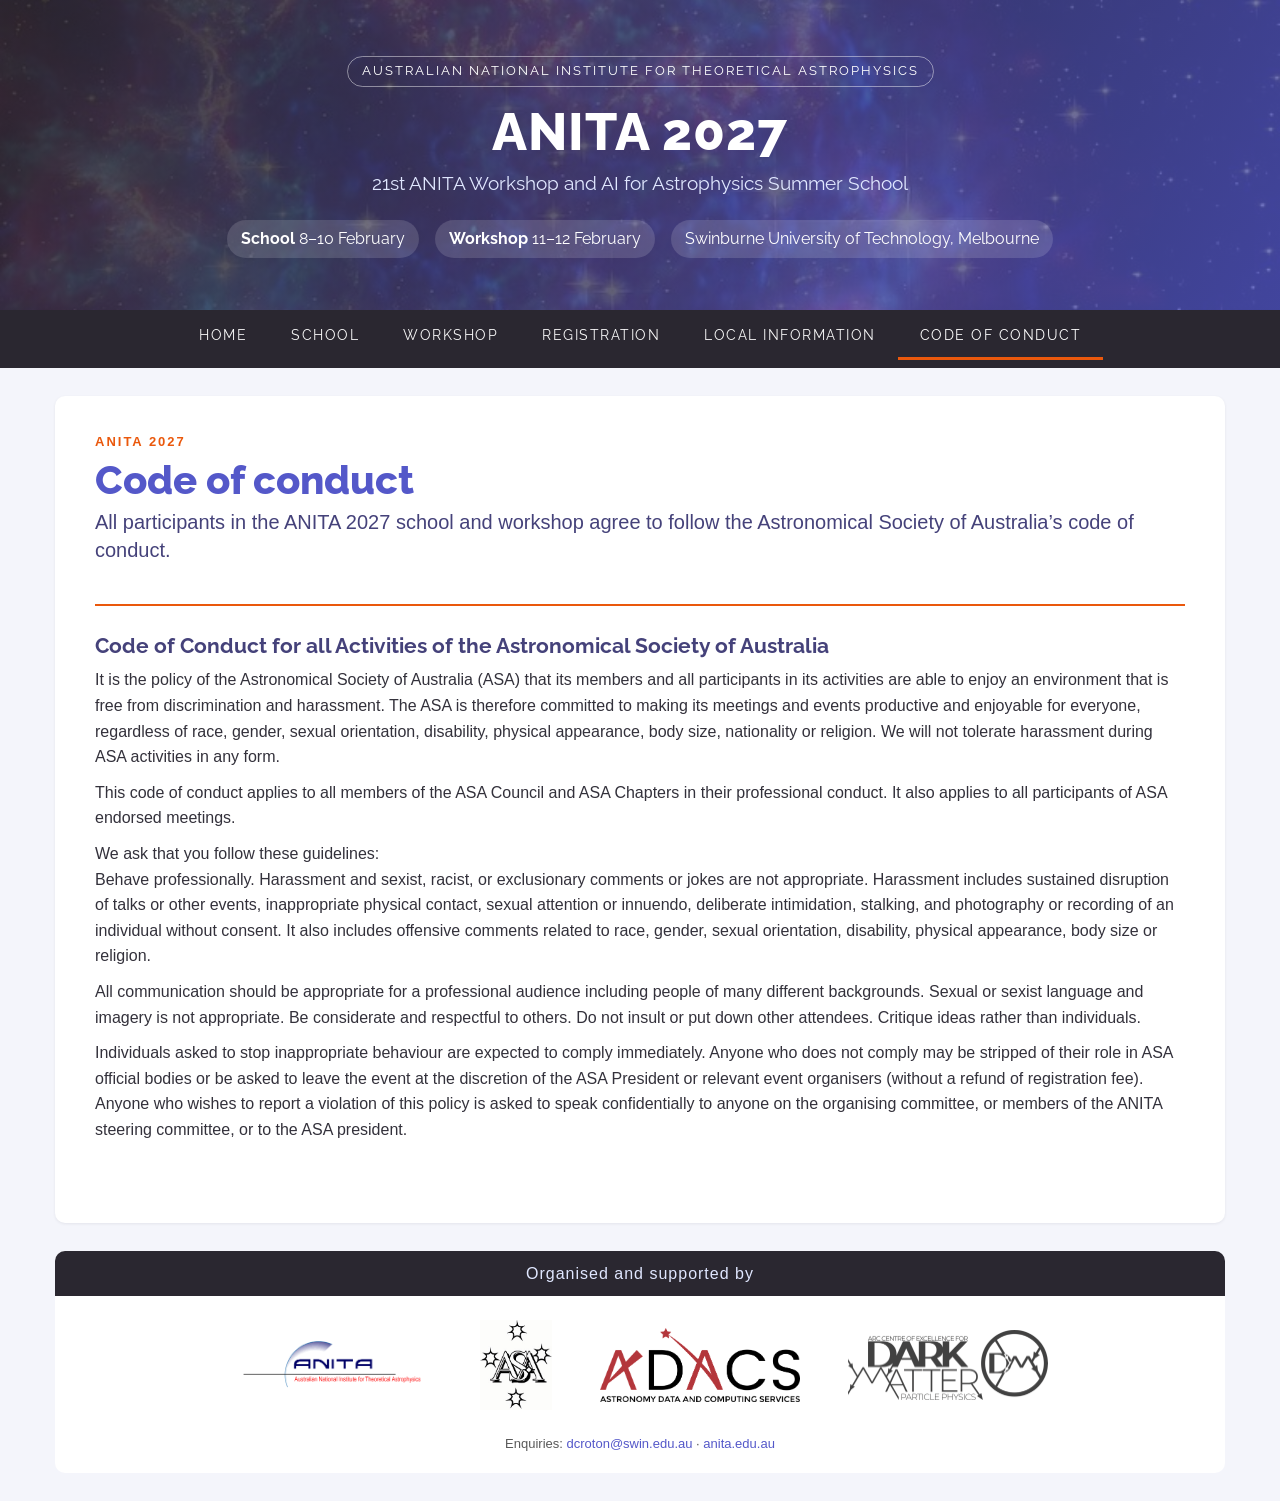
==== conduct.html @ dedacd28 "Create ANITA 2027 workshop and summer school website (draft) First draft of the site for the AI for " ====
<!DOCTYPE html>
<html lang="en">
<head>
    <meta charset="utf-8">
    <meta name="viewport" content="width=device-width, initial-scale=1">
    <!-- Pre-launch: keep out of search engines. Remove at launch. -->
    <meta name="robots" content="noindex, nofollow">
    <title>ANITA 2027 - code of conduct</title>
    <meta name="description" content="Code of conduct for the ANITA 2027 school and workshop.">

    <link rel="stylesheet" href="https://fonts.googleapis.com/css?family=Raleway:400,700,800">
    <link rel="stylesheet" href="https://maxcdn.bootstrapcdn.com/bootstrap/3.3.7/css/bootstrap.min.css"
          integrity="sha384-BVYiiSIFeK1dGmJRAkycuHAHRg32OmUcww7on3RYdg4Va+PmSTsz/K68vbdEjh4u" crossorigin="anonymous">
    <link rel="stylesheet" href="stylesheets/styles.css">

    <script src="https://ajax.googleapis.com/ajax/libs/jquery/1.12.4/jquery.min.js"></script>
    <script src="https://maxcdn.bootstrapcdn.com/bootstrap/3.3.7/js/bootstrap.min.js"
            integrity="sha384-Tc5IQib027qvyjSMfHjOMaLkfuWVxZxUPnCJA7l2mCWNIpG9mGCD8wGNIcPD7Txa"
            crossorigin="anonymous"></script>
    <script src="javascripts/w3data.js"></script>
    <script src="javascripts/site.js"></script>
</head>

<body>

<div w3-include-html="snippets/header.html"></div>
<div w3-include-html="snippets/nav.html"></div>

<main class="container main">

    <div class="page-hero">
        <div class="kicker">ANITA 2027</div>
        <h1>Code of conduct</h1>
        <p class="lead">All participants in the ANITA 2027 school and workshop agree to follow the Astronomical Society of Australia&rsquo;s code of conduct.</p>
    </div>

    <section class="section">
        <h3 style="margin-top: 0;">Code of Conduct for all Activities of the Astronomical Society of Australia</h3>
        <p>It is the policy of the Astronomical Society of Australia (ASA) that its members and all participants in its activities are able to enjoy an environment that is free from discrimination and harassment. The ASA is therefore committed to making its meetings and events productive and enjoyable for everyone, regardless of race, gender, sexual orientation, disability, physical appearance, body size, nationality or religion. We will not tolerate harassment during ASA activities in any form.</p>
        <p>This code of conduct applies to all members of the ASA Council and ASA Chapters in their professional conduct. It also applies to all participants of ASA endorsed meetings.</p>
        <p>We ask that you follow these guidelines:<br>
        Behave professionally. Harassment and sexist, racist, or exclusionary comments or jokes are not appropriate. Harassment includes sustained disruption of talks or other events, inappropriate physical contact, sexual attention or innuendo, deliberate intimidation, stalking, and photography or recording of an individual without consent. It also includes offensive comments related to race, gender, sexual orientation, disability, physical appearance, body size or religion.</p>
        <p>All communication should be appropriate for a professional audience including people of many different backgrounds. Sexual or sexist language and imagery is not appropriate. Be considerate and respectful to others. Do not insult or put down other attendees. Critique ideas rather than individuals.</p>
        <p>Individuals asked to stop inappropriate behaviour are expected to comply immediately. Anyone who does not comply may be stripped of their role in ASA official bodies or be asked to leave the event at the discretion of the ASA President or relevant event organisers (without a refund of registration fee). Anyone who wishes to report a violation of this policy is asked to speak confidentially to anyone on the organising committee, or members of the ANITA steering committee, or to the ASA president.</p>
    </section>

</main>

<div class="container footer" w3-include-html="snippets/footer.html"></div>

</body>
</html>
---- stylesheets/styles.css ----
/*
 * ANITA 2027 workshop and summer school
 *
 * A refresh of the ANITA workshop sites (2017-2026): it keeps their
 * structure (banner header, dark navigation bar, white content panel,
 * "organised and supported by" logo footer, Raleway headings) and adopts
 * the visual language of the AI for Astrophysics school programme
 * (indigo palette, colour-coded schedule, level markers, tier colours).
 *
 * Bootstrap 3 is still loaded for the grid and the collapsing navbar;
 * everything here sits on top of it.
 *
 * Component vocabulary (see school.html for examples of each):
 *   .page-hero          title block at the top of a page
 *   .section            a page section; .section-title is its heading
 *   .toc                pill-style in-page navigation
 *   .card / .card-grid  boxed content in an auto-fitting grid
 *   .callout            highlighted aside (.callout-warm for notices)
 *   .table-clean        tables with an indigo header row
 *   .glance             colour-coded "programme at a glance" timetable
 *   .lvl.l110 etc.      experience range (New / Familiar / Experienced)
 *   .tier-*             Bronze / Silver / Gold cells
 *   .talk               a talk description card
 *   .tbc                inline marker for details still to be confirmed
 *   .btn-cta            primary call-to-action button
 */

:root {
    --indigo: #5458c9;
    --indigo-mid: #6e72e0;
    --indigo-soft: #7b7fe6;
    --indigo-deep: #45427a;
    --ink: #2a2730;
    --text: #33313b;
    --muted: #595959;
    --accent: #ea580c;
    --panel: #f7f8ff;
    --callout: #eef2ff;
    --line: #e5e7eb;
    --talk: #e0e7ff;
    --hands: #d1fae5;
    --break: #f1f5f9;
    --bronze: #fce3cc;
    --silver: #e5e7eb;
    --gold: #fef3c7;
    --page-bg: #f4f5fb;
    --radius: 10px;
}

html {
    scroll-behavior: smooth;
}

body {
    background-color: var(--page-bg);
    color: var(--text);
    font-family: "Helvetica Neue", Arial, sans-serif;
    font-size: 16px;
    line-height: 1.6;
}

h1, h2, h3, h4, .navbar, .site-header {
    font-family: Raleway, "Helvetica Neue", Arial, sans-serif;
}

h1, h2, h3, h4 {
    color: var(--indigo-deep);
    font-weight: 700;
}

a {
    color: var(--indigo);
}

a:hover, a:focus {
    color: var(--indigo-deep);
}

/*
 * Site header (shared snippet)
 */

.site-header {
    position: relative;
    margin: 0;
    padding: 56px 24px 48px;
    text-align: center;
    color: #fff;
    background-color: var(--indigo-deep);
    background-image:
        linear-gradient(120deg, rgba(42, 39, 48, 0.88), rgba(84, 88, 201, 0.78)),
        url("../images/banner.jpg");
    background-size: cover;
    background-position: center;
}

.site-header .eyebrow {
    display: inline-block;
    margin-bottom: 10px;
    padding: 4px 14px;
    border: 1px solid rgba(255, 255, 255, 0.45);
    border-radius: 999px;
    font-size: 13px;
    letter-spacing: 2px;
    text-transform: uppercase;
}

.site-header h1 {
    margin: 6px 0 8px;
    color: #fff;
    font-size: 52px;
    font-weight: 800;
    letter-spacing: 1px;
}

.site-header p {
    margin: 0;
    color: #e0e7ff;
    font-size: 19px;
}

.site-header .dates {
    margin-top: 18px;
    font-size: 16px;
}

.site-header .dates span {
    display: inline-block;
    margin: 4px 6px;
    padding: 6px 14px;
    border-radius: 999px;
    background: rgba(255, 255, 255, 0.14);
}

@media screen and (max-width: 767px) {
    .site-header {
        padding: 36px 16px 30px;
    }

    .site-header h1 {
        font-size: 34px;
    }

    .site-header p {
        font-size: 16px;
    }
}

/*
 * Navigation (shared snippet)
 */

.navbar {
    min-height: 0;
    margin: 0;
    border: none;
    border-radius: 0;
    background: var(--ink);
    background-image: none;
    box-shadow: none;
}

.navbar-collapse, .navbar-header {
    text-align: center;
    background-color: var(--ink);
}

.navbar-nav {
    display: inline-block;
    float: none;
}

.navbar-default .navbar-nav > li > a,
.navbar-default .navbar-nav > li > a:visited {
    padding: 15px 22px;
    color: #f8f8f8;
    font-size: 14px;
    letter-spacing: 1.5px;
    text-transform: uppercase;
    text-shadow: none;
}

.navbar-default .navbar-nav > li > a:hover,
.navbar-default .navbar-nav > li > a:focus {
    color: #fff;
    background: rgba(255, 255, 255, 0.08);
}

.navbar-default .navbar-nav > li.active > a,
.navbar-default .navbar-nav > li.active > a:hover {
    color: #fff;
    background: transparent;
    box-shadow: inset 0 -3px 0 var(--accent);
}

.navbar-default .navbar-nav > li > a.nav-cta {
    color: #fff;
    background: var(--indigo);
}

.navbar-default .navbar-toggle {
    border-color: #555;
}

.navbar-default .navbar-toggle:hover,
.navbar-default .navbar-toggle:focus {
    background-color: var(--ink);
}

.navbar-default .navbar-toggle .icon-bar {
    background-color: #fff;
}

@media screen and (max-width: 767px) {
    .navbar-collapse {
        padding: 0;
    }

    .navbar-default .navbar-nav {
        width: 100%;
        margin: 0;
    }

    .navbar-default .navbar-nav > li {
        border-bottom: 1px solid #444;
    }
}

/*
 * Main content panel
 */

.container.main {
    margin-top: 28px;
    margin-bottom: 28px;
    padding: 36px 40px;
    border-radius: var(--radius);
    background-color: #fff;
    box-shadow: 0 1px 3px rgba(42, 39, 48, 0.08);
}

@media screen and (max-width: 767px) {
    .container.main {
        margin-top: 0;
        padding: 20px 16px;
        border-radius: 0;
    }
}

/*
 * Page hero
 */

.page-hero {
    margin-bottom: 28px;
    padding-bottom: 24px;
    border-bottom: 2px solid var(--accent);
}

.page-hero .kicker {
    color: var(--accent);
    font-size: 13px;
    font-weight: 700;
    letter-spacing: 2px;
    text-transform: uppercase;
}

.page-hero h1 {
    margin: 6px 0 6px;
    color: var(--indigo);
    font-size: 40px;
    font-weight: 800;
}

.page-hero .lead {
    margin: 0 0 16px;
    color: var(--indigo-deep);
    font-size: 20px;
}

.meta-list {
    display: flex;
    flex-wrap: wrap;
    gap: 8px 22px;
    margin: 0;
    padding: 0;
    list-style: none;
    color: var(--muted);
    font-size: 15px;
}

.meta-list strong {
    color: var(--indigo-deep);
}

@media screen and (max-width: 767px) {
    .page-hero h1 {
        font-size: 30px;
    }

    .page-hero .lead {
        font-size: 17px;
    }
}

/*
 * In-page navigation
 */

.toc {
    display: flex;
    flex-wrap: wrap;
    gap: 8px;
    margin: 0 0 32px;
    padding: 0;
    list-style: none;
}

.toc a {
    display: inline-block;
    padding: 6px 14px;
    border: 1px solid var(--talk);
    border-radius: 999px;
    background: var(--panel);
    font-size: 14px;
    text-decoration: none;
}

.toc a:hover {
    border-color: var(--indigo-soft);
    background: var(--callout);
}

/*
 * Sections
 */

.section {
    margin-bottom: 44px;
    scroll-margin-top: 16px;
}

.section-title {
    margin: 0 0 18px;
    padding-bottom: 8px;
    border-bottom: 1px solid var(--line);
    color: var(--indigo);
    font-size: 28px;
    font-variant: small-caps;
    letter-spacing: 1px;
}

.section h3 {
    margin-top: 26px;
    font-size: 21px;
}

.section h4 {
    margin: 24px 0 10px;
    color: var(--indigo);
    font-size: 17px;
    letter-spacing: 0.5px;
    text-transform: uppercase;
}

.mt-sm {
    margin-top: 14px;
}

.section p, .section li {
    font-size: 16px;
}

.muted {
    color: var(--muted);
}

/*
 * Cards
 */

.card-grid {
    display: grid;
    grid-template-columns: repeat(auto-fit, minmax(260px, 1fr));
    gap: 18px;
    margin: 18px 0;
}

.card {
    padding: 20px 22px;
    border: 1px solid var(--line);
    border-radius: var(--radius);
    background: var(--panel);
}

.card h3 {
    margin-top: 0;
    font-size: 19px;
}

.card > :last-child {
    margin-bottom: 0;
}

.card-feature {
    border-top: 4px solid var(--indigo);
    background: #fff;
}

/*
 * Callouts
 */

.callout {
    margin: 20px 0;
    padding: 16px 20px;
    border-left: 4px solid var(--indigo-mid);
    border-radius: 0 var(--radius) var(--radius) 0;
    background: var(--callout);
}

.callout > :first-child {
    margin-top: 0;
}

.callout > :last-child {
    margin-bottom: 0;
}

.callout-warm {
    border-left-color: var(--accent);
    background: #fff4e5;
}

/*
 * Tables
 */

.table-wrap {
    overflow-x: auto;
    margin: 18px 0;
}

.table-clean {
    width: 100%;
    border-collapse: collapse;
    font-size: 15px;
}

.table-clean th {
    padding: 10px 12px;
    background: var(--indigo-mid);
    color: #fff;
    font-weight: 700;
    text-align: left;
}

.table-clean tbody th {
    background: var(--callout);
    color: var(--indigo-deep);
    vertical-align: top;
}

.table-clean td {
    padding: 10px 12px;
    border-bottom: 1px solid var(--line);
    vertical-align: top;
}

.table-clean tbody tr:nth-child(even) td {
    background: var(--panel);
}

/*
 * Programme at a glance
 */

.glance {
    width: 100%;
    min-width: 640px;
    border-collapse: separate;
    border-spacing: 4px;
    font-size: 14px;
    table-layout: fixed;
}

.glance thead th:first-child {
    width: 110px;
}

.glance.glance-even thead th:first-child {
    width: auto;
}

.glance th {
    padding: 10px;
    border-radius: 6px;
    background: var(--indigo-mid);
    color: #fff;
    text-align: center;
}

.glance th small {
    display: block;
    font-weight: 400;
    opacity: 0.9;
}

.glance td {
    padding: 10px;
    border-radius: 6px;
    vertical-align: top;
}

.glance td.time {
    width: 110px;
    background: var(--break);
    color: var(--muted);
    font-weight: 700;
    white-space: nowrap;
}

/* Equal-width day columns, for timetables without a time column. */
.glance.glance-even {
    table-layout: fixed;
}

.glance .slot-talk {
    background: var(--talk);
}

.glance .slot-hands {
    background: var(--hands);
}

.glance .slot-break {
    background: var(--break);
    color: var(--muted);
    text-align: center;
}

.glance .slot-empty {
    background: transparent;
}

.glance strong {
    color: var(--indigo-deep);
}

.legend {
    display: flex;
    flex-wrap: wrap;
    gap: 8px 18px;
    margin: 10px 0 0;
    padding: 0;
    list-style: none;
    color: var(--muted);
    font-size: 14px;
}

.legend .swatch {
    display: inline-block;
    width: 14px;
    height: 14px;
    margin-right: 6px;
    border-radius: 3px;
    vertical-align: -2px;
}

/*
 * Level markers and tiers
 */

.lvl {
    color: var(--indigo);
    font-weight: 700;
    letter-spacing: 1px;
    white-space: nowrap;
}

/* Three-step experience scale (New, Familiar, Experienced). The class
 * name is a mask of the levels a session covers: filled dots for covered
 * levels, hollow dots for the rest, e.g. .l110 = new to familiar. */
.lvl.l100::before { content: "\25CF\25CB\25CB"; }
.lvl.l010::before { content: "\25CB\25CF\25CB"; }
.lvl.l001::before { content: "\25CB\25CB\25CF"; }
.lvl.l110::before { content: "\25CF\25CF\25CB"; }
.lvl.l011::before { content: "\25CB\25CF\25CF"; }
.lvl.l111::before { content: "\25CF\25CF\25CF"; }

.lvl[data-label]::after {
    content: " " attr(data-label);
    color: var(--muted);
    font-weight: 400;
    letter-spacing: 0;
}

tr.tier-bronze td,
.tier-bronze {
    background: var(--bronze);
}

tr.tier-silver td,
.tier-silver {
    background: var(--silver);
}

tr.tier-gold td,
.tier-gold {
    background: var(--gold);
}

.tier-table td:first-child {
    width: 110px;
    font-weight: 700;
}

/*
 * Talk cards
 */

.talk {
    margin: 18px 0;
    padding: 20px 22px;
    border: 1px solid var(--line);
    border-left: 4px solid var(--indigo-mid);
    border-radius: 0 var(--radius) var(--radius) 0;
}

.talk.optional {
    border-left-color: var(--indigo-deep);
    border-left-style: dashed;
}

.talk h3 {
    margin: 0 0 4px;
    font-size: 20px;
}

.talk .code {
    color: var(--accent);
}

.talk .talk-meta {
    margin-bottom: 10px;
    color: var(--muted);
    font-size: 14px;
}

.try-it {
    margin: 12px 0 8px;
    padding: 10px 14px;
    border-radius: 6px;
    background: var(--hands);
}

.try-it::before {
    content: "Try it: ";
    color: #047857;
    font-weight: 700;
}

.connects {
    color: var(--muted);
    font-size: 14px;
}

/*
 * Pills, buttons and placeholders
 */

.pill {
    display: inline-block;
    padding: 2px 10px;
    border-radius: 999px;
    background: var(--talk);
    color: var(--indigo-deep);
    font-size: 13px;
    font-weight: 700;
}

.btn-cta, .btn-cta:visited, button.btn-cta {
    display: inline-block;
    padding: 12px 26px;
    border-radius: 999px;
    background: var(--indigo);
    border: none;
    color: #fff;
    font-size: 16px;
    font-weight: 700;
    text-decoration: none;
    transition: background 0.15s ease;
}

.btn-cta:hover, .btn-cta:focus {
    background: var(--indigo-deep);
    color: #fff;
    text-decoration: none;
}

.btn-ghost, .btn-ghost:visited {
    display: inline-block;
    padding: 11px 24px;
    border: 1px solid var(--indigo);
    border-radius: 999px;
    color: var(--indigo);
    font-weight: 700;
    text-decoration: none;
}

.btn-ghost:hover {
    background: var(--callout);
    text-decoration: none;
}

.tbc {
    border-bottom: 1px dashed var(--accent);
    color: var(--accent);
}

/*
 * Forms (registration page)
 */

.form-section {
    margin: 0 0 28px;
    padding: 22px 24px;
    border: 1px solid var(--line);
    border-radius: var(--radius);
    background: var(--panel);
}

.form-section legend {
    width: auto;
    margin: 0;
    padding: 0 8px;
    border: none;
    color: var(--indigo);
    font-family: Raleway, Arial, sans-serif;
    font-size: 21px;
    font-weight: 700;
}

.field {
    margin-bottom: 16px;
}

[hidden] {
    display: none !important;
}

.field > label, .field > .label {
    display: block;
    padding: 0;
    border-radius: 0;
    font-size: 16px;
    line-height: 1.5;
    text-align: left;
    white-space: normal;
    margin-bottom: 4px;
    color: var(--indigo-deep);
    font-weight: 700;
}

.field .hint {
    margin: 0 0 6px;
    color: var(--muted);
    font-size: 14px;
}

.field input[type="text"],
.field input[type="email"],
.field select,
.field textarea {
    width: 100%;
    padding: 9px 12px;
    border: 1px solid #c7cbe6;
    border-radius: 6px;
    background: #fff;
    font-size: 16px;
}

.field input:focus, .field select:focus, .field textarea:focus {
    border-color: var(--indigo);
    outline: 2px solid var(--talk);
}

.req::after {
    content: " *";
    color: var(--accent);
}

.choice-grid {
    display: grid;
    grid-template-columns: repeat(auto-fit, minmax(240px, 1fr));
    gap: 10px;
}

.choice,
.field .choice {
    display: flex;
    gap: 10px;
    align-items: flex-start;
    margin: 0;
    padding: 12px 14px;
    border: 1px solid #c7cbe6;
    border-radius: 8px;
    background: #fff;
    font-weight: 400;
    cursor: pointer;
}

.form-section fieldset legend {
    margin-bottom: 4px;
    padding: 0;
    color: var(--indigo-deep);
    font-family: inherit;
    font-size: 16px;
}

.choice input {
    margin-top: 4px;
}

.choice:has(input:checked) {
    border-color: var(--indigo);
    background: var(--callout);
}

.choice small {
    display: block;
    color: var(--muted);
}

/*
 * Footer (shared snippet)
 */

.footer {
    margin-bottom: 28px;
    padding: 0;
    border-radius: var(--radius);
    background-color: #fff;
    text-align: center;
    overflow: hidden;
}

.footer .footer-bar {
    margin: 0;
    padding: 10px;
    background-color: var(--ink);
    color: #e0e7ff;
    letter-spacing: 1px;
}

.footer .logo-bar {
    margin: 0;
    padding: 24px 20px;
}

#logo-container {
    display: flex;
    flex-wrap: wrap;
    gap: 24px 48px;
    align-items: center;
    justify-content: center;
}

.logo-image {
    max-width: 200px;
    max-height: 90px;
}

.footer .footer-note {
    padding: 0 20px 18px;
    color: var(--muted);
    font-size: 13px;
}

@media print {
    .navbar, .toc, .footer {
        display: none;
    }

    .site-header {
        padding: 12px;
        background: none;
        color: var(--ink);
    }

    .site-header h1, .site-header p {
        color: var(--ink);
    }
}
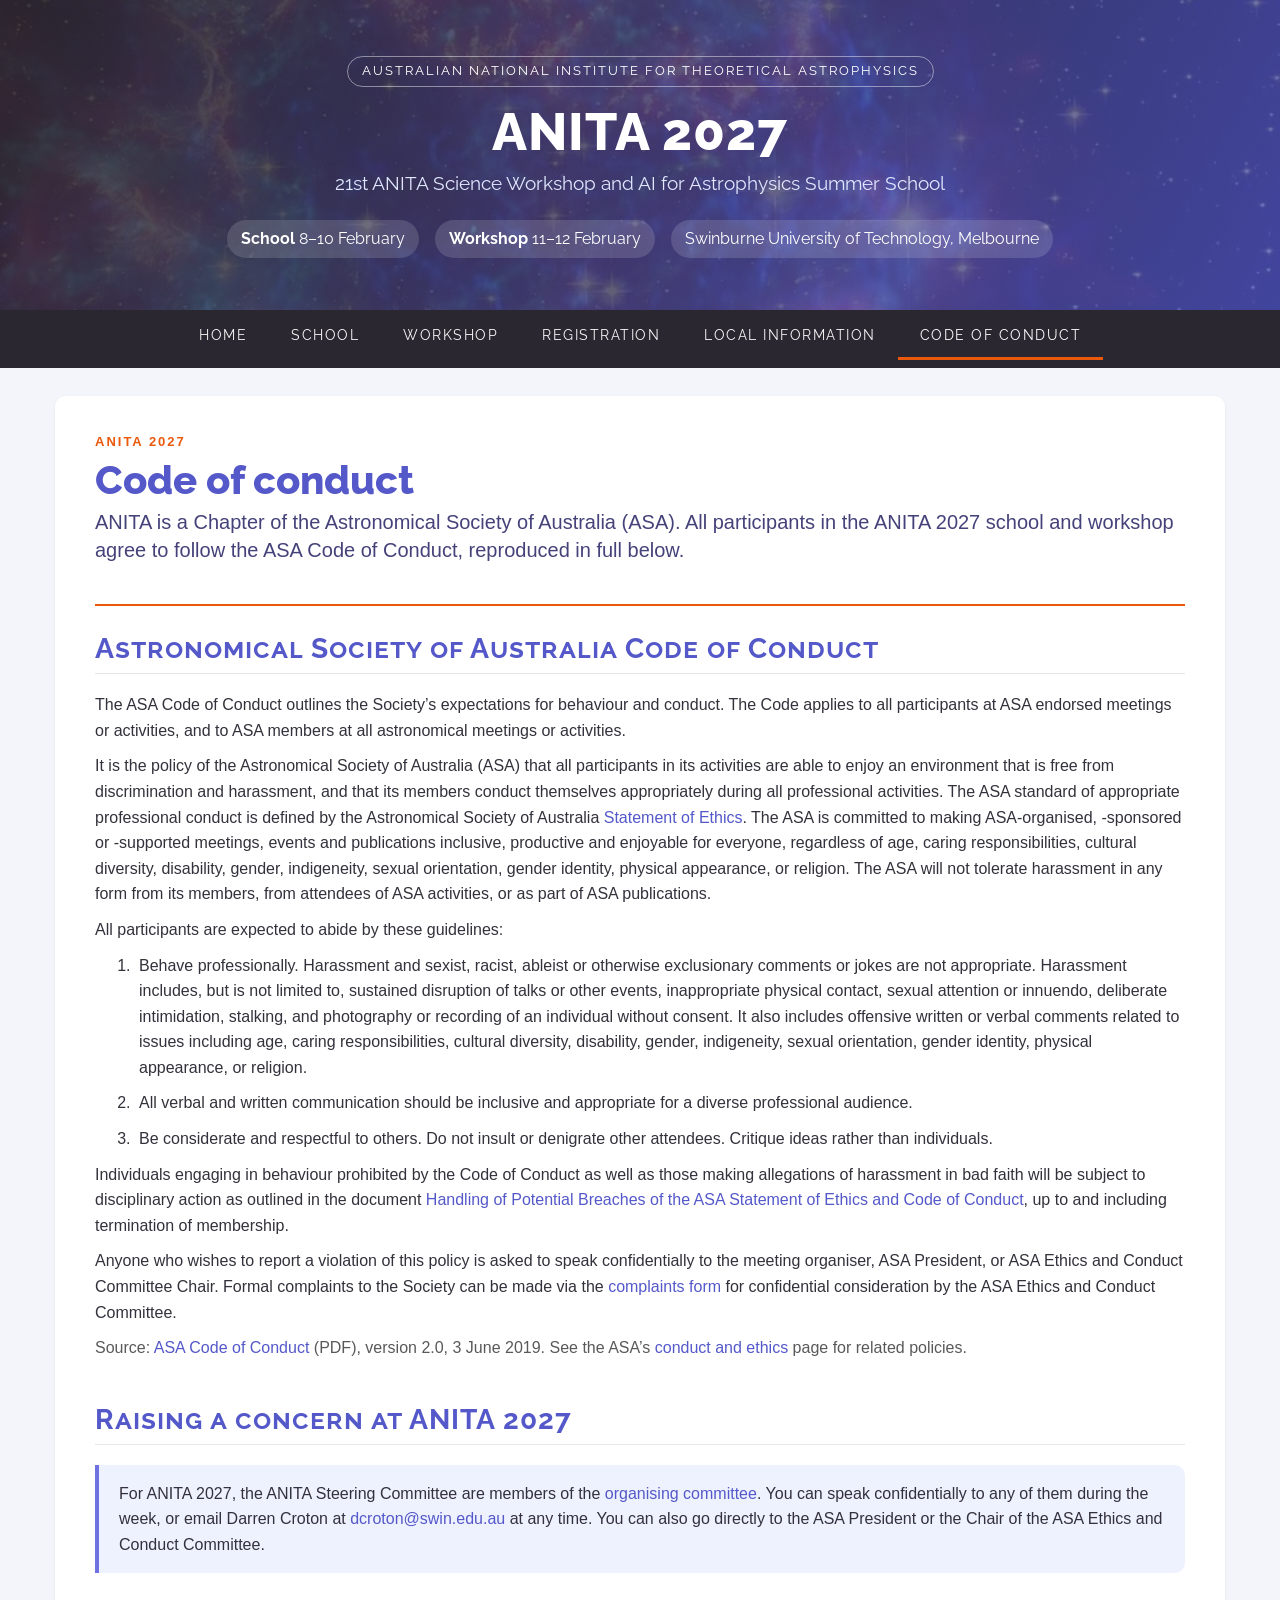
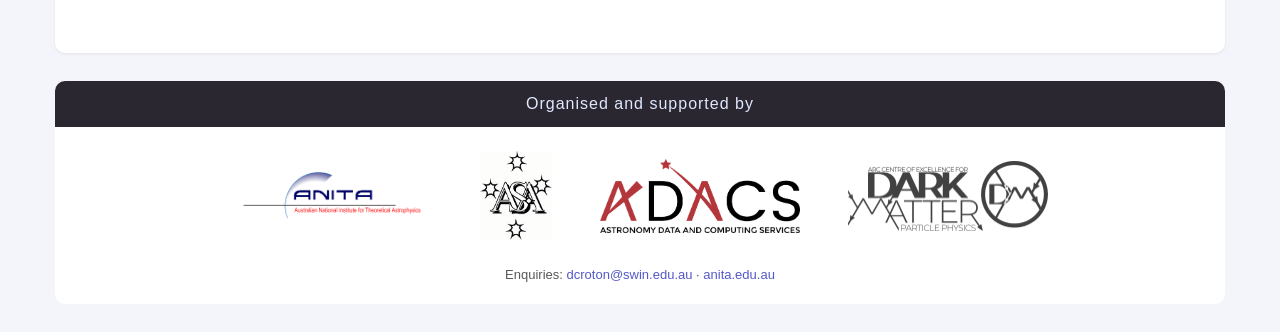
==== commit 3ff8798e: "Launch the site: allow indexing, update code of conduct, polish copy The site goes public today, whe" ====
--- a/conduct.html
+++ b/conduct.html
@@ -3,9 +3,7 @@
 <head>
     <meta charset="utf-8">
     <meta name="viewport" content="width=device-width, initial-scale=1">
-    <!-- Pre-launch: keep out of search engines. Remove at launch. -->
-    <meta name="robots" content="noindex, nofollow">
-    <title>ANITA 2027 - code of conduct</title>
+    <title>Code of conduct | ANITA 2027</title>
     <meta name="description" content="Code of conduct for the ANITA 2027 school and workshop.">
 
     <link rel="stylesheet" href="https://fonts.googleapis.com/css?family=Raleway:400,700,800">
@@ -31,17 +29,35 @@
     <div class="page-hero">
         <div class="kicker">ANITA 2027</div>
         <h1>Code of conduct</h1>
-        <p class="lead">All participants in the ANITA 2027 school and workshop agree to follow the Astronomical Society of Australia&rsquo;s code of conduct.</p>
+        <p class="lead">ANITA is a Chapter of the Astronomical Society of Australia (ASA). All participants in the ANITA 2027 school and workshop agree to follow the ASA Code of Conduct, reproduced in full below.</p>
     </div>
 
+    <!--
+        Text of the ASA Code of Conduct v2.0 (3 June 2019), the current version
+        linked from https://asa.astronomy.org.au/membership/conduct-and-ethics/
+        (checked 26 October 2026). Reproduce it verbatim; if the ASA issues a
+        new version, replace this section and update the source line.
+    -->
     <section class="section">
-        <h3 style="margin-top: 0;">Code of Conduct for all Activities of the Astronomical Society of Australia</h3>
-        <p>It is the policy of the Astronomical Society of Australia (ASA) that its members and all participants in its activities are able to enjoy an environment that is free from discrimination and harassment. The ASA is therefore committed to making its meetings and events productive and enjoyable for everyone, regardless of race, gender, sexual orientation, disability, physical appearance, body size, nationality or religion. We will not tolerate harassment during ASA activities in any form.</p>
-        <p>This code of conduct applies to all members of the ASA Council and ASA Chapters in their professional conduct. It also applies to all participants of ASA endorsed meetings.</p>
-        <p>We ask that you follow these guidelines:<br>
-        Behave professionally. Harassment and sexist, racist, or exclusionary comments or jokes are not appropriate. Harassment includes sustained disruption of talks or other events, inappropriate physical contact, sexual attention or innuendo, deliberate intimidation, stalking, and photography or recording of an individual without consent. It also includes offensive comments related to race, gender, sexual orientation, disability, physical appearance, body size or religion.</p>
-        <p>All communication should be appropriate for a professional audience including people of many different backgrounds. Sexual or sexist language and imagery is not appropriate. Be considerate and respectful to others. Do not insult or put down other attendees. Critique ideas rather than individuals.</p>
-        <p>Individuals asked to stop inappropriate behaviour are expected to comply immediately. Anyone who does not comply may be stripped of their role in ASA official bodies or be asked to leave the event at the discretion of the ASA President or relevant event organisers (without a refund of registration fee). Anyone who wishes to report a violation of this policy is asked to speak confidentially to anyone on the organising committee, or members of the ANITA steering committee, or to the ASA president.</p>
+        <h2 class="section-title">Astronomical Society of Australia Code of Conduct</h2>
+        <p>The ASA Code of Conduct outlines the Society&rsquo;s expectations for behaviour and conduct. The Code applies to all participants at ASA endorsed meetings or activities, and to ASA members at all astronomical meetings or activities.</p>
+        <p>It is the policy of the Astronomical Society of Australia (ASA) that all participants in its activities are able to enjoy an environment that is free from discrimination and harassment, and that its members conduct themselves appropriately during all professional activities. The ASA standard of appropriate professional conduct is defined by the Astronomical Society of Australia <a href="https://asa.astronomy.org.au/wp-content/uploads/2020/09/ASA_Statement_of_Ethics.pdf">Statement of Ethics</a>. The ASA is committed to making ASA-organised, -sponsored or -supported meetings, events and publications inclusive, productive and enjoyable for everyone, regardless of age, caring responsibilities, cultural diversity, disability, gender, indigeneity, sexual orientation, gender identity, physical appearance, or religion. The ASA will not tolerate harassment in any form from its members, from attendees of ASA activities, or as part of ASA publications.</p>
+        <p>All participants are expected to abide by these guidelines:</p>
+        <ol class="conduct-list">
+            <li>Behave professionally. Harassment and sexist, racist, ableist or otherwise exclusionary comments or jokes are not appropriate. Harassment includes, but is not limited to, sustained disruption of talks or other events, inappropriate physical contact, sexual attention or innuendo, deliberate intimidation, stalking, and photography or recording of an individual without consent. It also includes offensive written or verbal comments related to issues including age, caring responsibilities, cultural diversity, disability, gender, indigeneity, sexual orientation, gender identity, physical appearance, or religion.</li>
+            <li>All verbal and written communication should be inclusive and appropriate for a diverse professional audience.</li>
+            <li>Be considerate and respectful to others. Do not insult or denigrate other attendees. Critique ideas rather than individuals.</li>
+        </ol>
+        <p>Individuals engaging in behaviour prohibited by the Code of Conduct as well as those making allegations of harassment in bad faith will be subject to disciplinary action as outlined in the document <a href="https://asa.astronomy.org.au/wp-content/uploads/2021/11/ASA_Handling_of_Breaches_and_Disputes_V2.6.pdf">Handling of Potential Breaches of the ASA Statement of Ethics and Code of Conduct</a>, up to and including termination of membership.</p>
+        <p>Anyone who wishes to report a violation of this policy is asked to speak confidentially to the meeting organiser, ASA President, or ASA Ethics and Conduct Committee Chair. Formal complaints to the Society can be made via the <a href="https://asa.astronomy.org.au/wp-content/uploads/2021/09/ASA_Complaint_Form_Final.docx.pdf">complaints form</a> for confidential consideration by the ASA Ethics and Conduct Committee.</p>
+        <p class="muted">Source: <a href="https://asa.astronomy.org.au/wp-content/uploads/2020/09/ASA_Code_of_Conduct.pdf">ASA Code of Conduct</a> (PDF), version 2.0, 3 June 2019. See the ASA&rsquo;s <a href="https://asa.astronomy.org.au/membership/conduct-and-ethics/">conduct and ethics</a> page for related policies.</p>
+    </section>
+
+    <section class="section">
+        <h2 class="section-title">Raising a concern at ANITA 2027</h2>
+        <div class="callout">
+            <p>For ANITA 2027, the ANITA Steering Committee are members of the <a href="index.html#organisers">organising committee</a>. You can speak confidentially to any of them during the week, or email Darren Croton at <a href="mailto:dcroton@swin.edu.au">dcroton@swin.edu.au</a> at any time. You can also go directly to the ASA President or the Chair of the ASA Ethics and Conduct Committee.</p>
+        </div>
     </section>
 
 </main>
--- a/stylesheets/styles.css
+++ b/stylesheets/styles.css
@@ -371,8 +371,21 @@
     font-size: 16px;
 }
 
+/* Numbered list of long clauses (code of conduct): space the items apart. */
+.conduct-list > li {
+    margin-bottom: 10px;
+    padding-left: 4px;
+}
+
 .muted {
     color: var(--muted);
+}
+
+/* Small bold column heading, a little above body text size (committee lists). */
+.section .committee-title {
+    margin-top: 0;
+    font-size: 17px;
+    font-weight: 700;
 }
 
 /*
